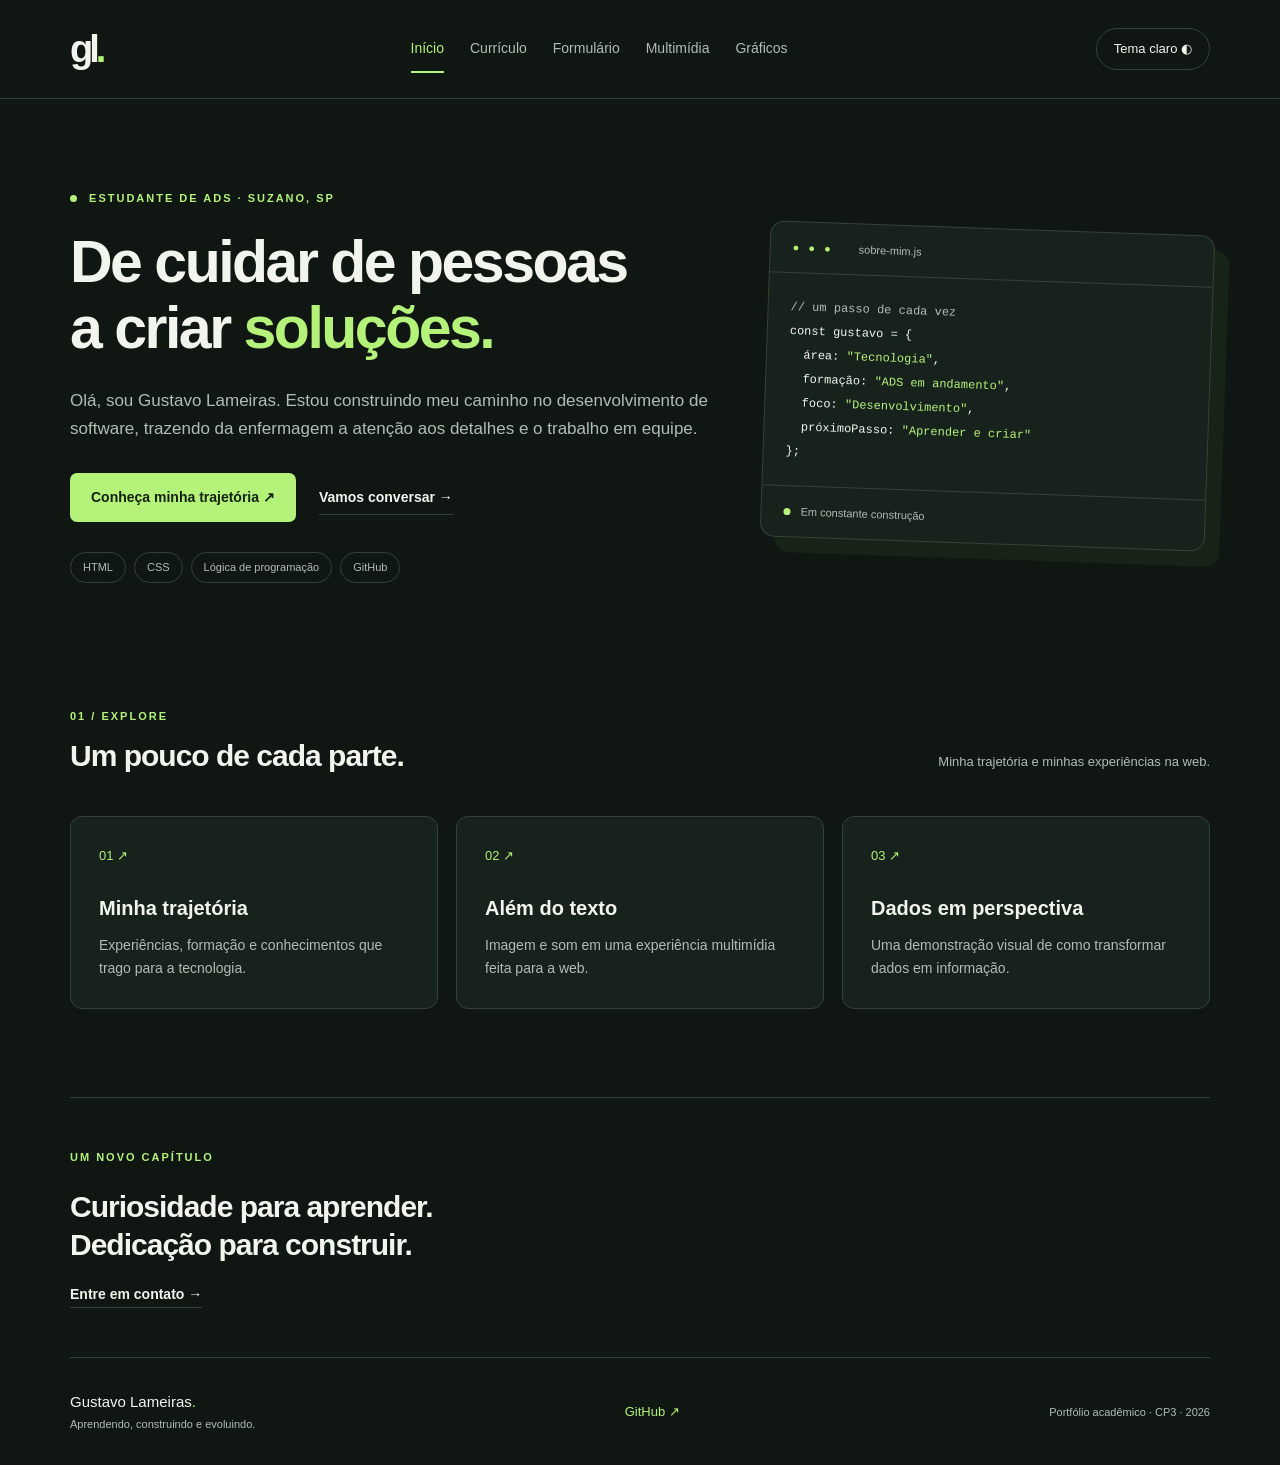
==== index.html @ 5cb18501 "Construir cinco páginas responsivas com navegação e conteúdo acessível" ====
<!DOCTYPE html>
<html lang="pt-BR"><head><meta charset="UTF-8"><meta name="viewport" content="width=device-width, initial-scale=1.0"><meta name="description" content="Portfólio acadêmico de Gustavo Lameiras: trajetória, estudos e experiências em desenvolvimento web."><meta name="color-scheme" content="dark light"><title>Início | Gustavo Lameiras</title><link rel="icon" href="assets/favicon.svg" type="image/svg+xml"><link rel="stylesheet" href="css/estilos.css"><script src="js/scripts.js" defer></script></head>
<body><a class="skip" href="#conteudo">Pular para o conteúdo</a><header class="site-header"><div class="wrap header-inner"><a class="brand" href="index.html" aria-label="Gustavo Lameiras, início">gl<span>.</span></a><nav aria-label="Menu principal"><a href="index.html" aria-current="page">Início</a><a href="curriculo.html" >Currículo</a><a href="formulario.html" >Formulário</a><a href="multimidia.html" >Multimídia</a><a href="graficos.html" >Gráficos</a></nav><button id="tema" class="theme" type="button" aria-pressed="false">Tema claro ◐</button></div></header><main id="conteudo" class="wrap"><section class="hero"><div><p class="eyebrow"><span class="dot"></span> ESTUDANTE DE ADS · SUZANO, SP</p><h1>De cuidar de pessoas<br>a criar <em>soluções.</em></h1><p class="lead">Olá, sou Gustavo Lameiras. Estou construindo meu caminho no desenvolvimento de software, trazendo da enfermagem a atenção aos detalhes e o trabalho em equipe.</p><div class="actions"><a class="button" href="curriculo.html">Conheça minha trajetória ↗</a><a class="text-link" href="formulario.html">Vamos conversar →</a></div><div class="tags"><span>HTML</span><span>CSS</span><span>Lógica de programação</span><span>GitHub</span></div></div><aside class="code-card" aria-label="Apresentação em formato de código ilustrativo"><div class="code-top"><span>● ● ●</span> sobre-mim.js</div><pre><span class="muted">// um passo de cada vez</span>
const gustavo = {
  área: <span class="accent">"Tecnologia"</span>,
  formação: <span class="accent">"ADS em andamento"</span>,
  foco: <span class="accent">"Desenvolvimento"</span>,
  próximoPasso: <span class="accent">"Aprender e criar"</span>
};</pre><div class="code-bottom"><span class="dot"></span> Em constante construção</div></aside></section><section class="section"><div class="section-heading"><div><p class="eyebrow">01 / EXPLORE</p><h2>Um pouco de cada parte.</h2></div><p class="muted">Minha trajetória e minhas experiências na web.</p></div><div class="cards"><a class="card" href="curriculo.html"><span class="number">01 ↗</span><h3>Minha trajetória</h3><p>Experiências, formação e conhecimentos que trago para a tecnologia.</p></a><a class="card" href="multimidia.html"><span class="number">02 ↗</span><h3>Além do texto</h3><p>Imagem e som em uma experiência multimídia feita para a web.</p></a><a class="card" href="graficos.html"><span class="number">03 ↗</span><h3>Dados em perspectiva</h3><p>Uma demonstração visual de como transformar dados em informação.</p></a></div></section><section class="callout"><p class="eyebrow">UM NOVO CAPÍTULO</p><h2>Curiosidade para aprender.<br>Dedicação para construir.</h2><a class="text-link" href="formulario.html">Entre em contato →</a></section></main><footer class="wrap footer"><span>Gustavo Lameiras<span class="accent">.</span><small>Aprendendo, construindo e evoluindo.</small></span><a href="https://github.com/glameiras" target="_blank" rel="noopener noreferrer">GitHub ↗</a><small>Portfólio acadêmico · CP3 · 2026</small></footer><p id="storage-status" class="wrap muted" role="status"></p></body></html>
---- css/estilos.css ----
/* Paleta compartilhada por todas as páginas. */
:root{color-scheme:dark;--bg:#101713;--surface:#18221c;--text:#f1f5ed;--muted:#b0bdb3;--accent:#b4f279;--line:#334238;--button-text:#15220f;--error:#ffaaa3}
:root[data-tema="claro"]{color-scheme:light;--bg:#f5f7f0;--surface:#fff;--text:#19251c;--muted:#526354;--accent:#32651c;--line:#d0dbcb;--button-text:#fff;--error:#a52323}
*{box-sizing:border-box}body{margin:0;background:var(--bg);color:var(--text);font-family:Arial,Helvetica,sans-serif;line-height:1.65}a{color:inherit;text-decoration:none}button,input,textarea,select{font:inherit}button,a,input,textarea,select{-webkit-tap-highlight-color:transparent}a:focus-visible,button:focus-visible,input:focus-visible,textarea:focus-visible,select:focus-visible{outline:3px solid var(--accent);outline-offset:5px}button{cursor:pointer}.wrap{width:min(1140px,calc(100% - 64px));margin:auto}.site-header{border-bottom:1px solid var(--line)}.header-inner{min-height:98px;display:flex;align-items:center;gap:40px}.brand{font-size:38px;letter-spacing:-4px;font-weight:800}.brand span,.accent{color:var(--accent)}nav{display:flex;gap:26px;flex:1;justify-content:center}nav a{color:var(--muted);font-size:14px;padding:10px 0}nav a:hover,nav a[aria-current]{color:var(--accent)}nav a[aria-current]{box-shadow:0 2px var(--accent)}.theme{border:1px solid var(--line);background:transparent;color:var(--text);border-radius:30px;padding:9px 17px;font-size:13px;white-space:nowrap}.hero{padding:90px 0 76px;display:grid;grid-template-columns:1.45fr 1fr;gap:50px;align-items:center}.eyebrow{font-size:11px;font-weight:700;letter-spacing:2px;color:var(--accent);margin:0 0 22px}.dot{display:inline-block;width:7px;height:7px;background:var(--accent);border-radius:50%;margin-right:7px}h1{font-size:clamp(36px,4.7vw,59px);line-height:1.12;letter-spacing:-2.5px;margin:0 0 26px}h1 em{font-style:normal;color:var(--accent)}h2{font-size:30px;line-height:1.25;letter-spacing:-1px;margin:0 0 18px}h3{font-size:20px;line-height:1.35;margin:12px 0}p{margin:0 0 20px}.lead{font-size:17px;color:var(--muted);max-width:650px}.actions{display:flex;gap:23px;align-items:center;margin:30px 0;flex-wrap:wrap}.button{display:inline-block;background:var(--accent);color:var(--button-text);border:0;padding:13px 21px;border-radius:7px;font-weight:700;font-size:14px}.button:hover{filter:brightness(.92)}.text-link{font-size:14px;font-weight:700;border-bottom:1px solid var(--line);padding:5px 0}.tags{display:flex;gap:8px;flex-wrap:wrap}.tags span{font-size:11px;color:var(--muted);border:1px solid var(--line);padding:5px 12px;border-radius:30px}.code-card{background:var(--surface);border:1px solid var(--line);border-radius:14px;box-shadow:15px 15px 0 color-mix(in srgb,var(--accent) 5%,transparent);transform:rotate(2deg);overflow:hidden}.code-top,.code-bottom{padding:16px 22px;font-size:11px;color:var(--muted)}.code-top{border-bottom:1px solid var(--line);display:flex;gap:25px}.code-top span{letter-spacing:3px;color:var(--accent)}pre{font-size:12px;line-height:2;padding:22px;margin:0;white-space:pre-wrap}.code-bottom{border-top:1px solid var(--line)}.muted{color:var(--muted)}.section{padding:48px 0}.section-heading{display:flex;justify-content:space-between;align-items:end;gap:28px}.section-heading .eyebrow{margin-bottom:12px}.section-heading>p{font-size:13px}.cards{display:grid;grid-template-columns:repeat(3,1fr);gap:18px;margin-top:24px}.card,.panel{background:var(--surface);border:1px solid var(--line);border-radius:12px;padding:28px}.card{transition:transform .2s,border-color .2s}.card:hover{transform:translateY(-4px);border-color:var(--accent)}.card p{color:var(--muted);font-size:14px;margin-bottom:0}.number{display:block;color:var(--accent);font-size:13px;margin-bottom:28px}.callout{border-top:1px solid var(--line);padding:50px 0;margin-top:40px}.footer{border-top:1px solid var(--line);padding:32px 0;display:flex;align-items:center;justify-content:space-between;gap:24px;font-size:15px}.footer small{display:block;font-size:11px;color:var(--muted)}.footer a{color:var(--accent);font-size:13px}.page-intro{padding:70px 0 40px}.two-columns{display:grid;grid-template-columns:1fr 1fr;gap:32px;margin-bottom:50px}.panel+.panel{margin-top:20px}.panel .eyebrow{margin-bottom:16px}.panel p:last-child{margin-bottom:0}.timeline{padding:24px 0 24px 24px;border-left:2px solid var(--line)}.timeline .eyebrow{margin-bottom:12px}.timeline p{margin-bottom:10px}hr{border:0;border-top:1px solid var(--line);margin:22px 0}.form-layout{grid-template-columns:1.3fr 1fr}.form-layout>aside{padding:30px}.small-note{padding-top:30px;margin-top:32px;border-top:1px solid var(--line);font-size:14px;color:var(--muted)}label{display:block;font-size:14px;font-weight:700;margin:18px 0 7px}input,select,textarea{display:block;width:100%;border:1px solid var(--line);border-radius:6px;background:var(--bg);color:var(--text);padding:12px}textarea{resize:vertical}input::placeholder,textarea::placeholder{color:var(--muted)}.error{display:block;color:var(--error);font-size:13px;min-height:22px}form button{margin-top:18px}#form-feedback{margin-top:18px}#form-feedback.success{color:var(--accent)}#form-feedback.failure{color:var(--error)}[aria-invalid="true"]{border-color:var(--error)}.art{margin:0 0 32px;padding:18px}.art img{display:block;width:100%;height:auto;border-radius:8px}figcaption{font-size:12px;color:var(--muted);padding:12px 8px 0}#som-status{font-size:13px;color:var(--muted);margin-top:18px}.bar-chart,canvas{width:100%;height:auto;display:block}.table-scroll{overflow-x:auto}table{border-collapse:collapse;width:100%;font-size:14px}caption{text-align:left;color:var(--muted);margin:12px 0 20px}th,td{text-align:left;border-bottom:1px solid var(--line);padding:16px}thead,tfoot{background:var(--surface)}.skip{position:absolute;left:20px;top:-100px;background:var(--accent);color:var(--button-text);padding:12px;z-index:10}.skip:focus{top:10px}#storage-status{font-size:12px}
@media(max-width:900px){.header-inner{gap:18px;flex-wrap:wrap;padding:18px 0}.brand{margin-right:auto}nav{order:3;flex-basis:100%;justify-content:space-between;gap:12px}.hero{grid-template-columns:1fr;padding-top:50px}.code-card{transform:none;max-width:560px;width:100%}.section-heading{display:block}.two-columns{gap:20px}.form-layout>aside{padding:10px}.cards{gap:12px}.card{padding:22px}}
@media(max-width:600px){.wrap{width:calc(100% - 36px)}nav{flex-wrap:wrap;justify-content:flex-start;gap:6px 19px}nav a{font-size:13px}.hero{gap:32px;padding-bottom:20px}h1{letter-spacing:-1.4px}h2{font-size:26px}.cards,.two-columns{grid-template-columns:1fr}.card{padding:24px}.number{margin-bottom:15px}.page-intro{padding-top:42px}.panel{padding:22px}.footer{align-items:flex-start;flex-wrap:wrap}.footer>small{flex-basis:100%}.section{padding:28px 0}.form-layout>aside{padding:12px 0}th,td{padding:12px;min-width:100px}}
@media(prefers-reduced-motion:reduce){*{transition:none!important;scroll-behavior:auto!important}}
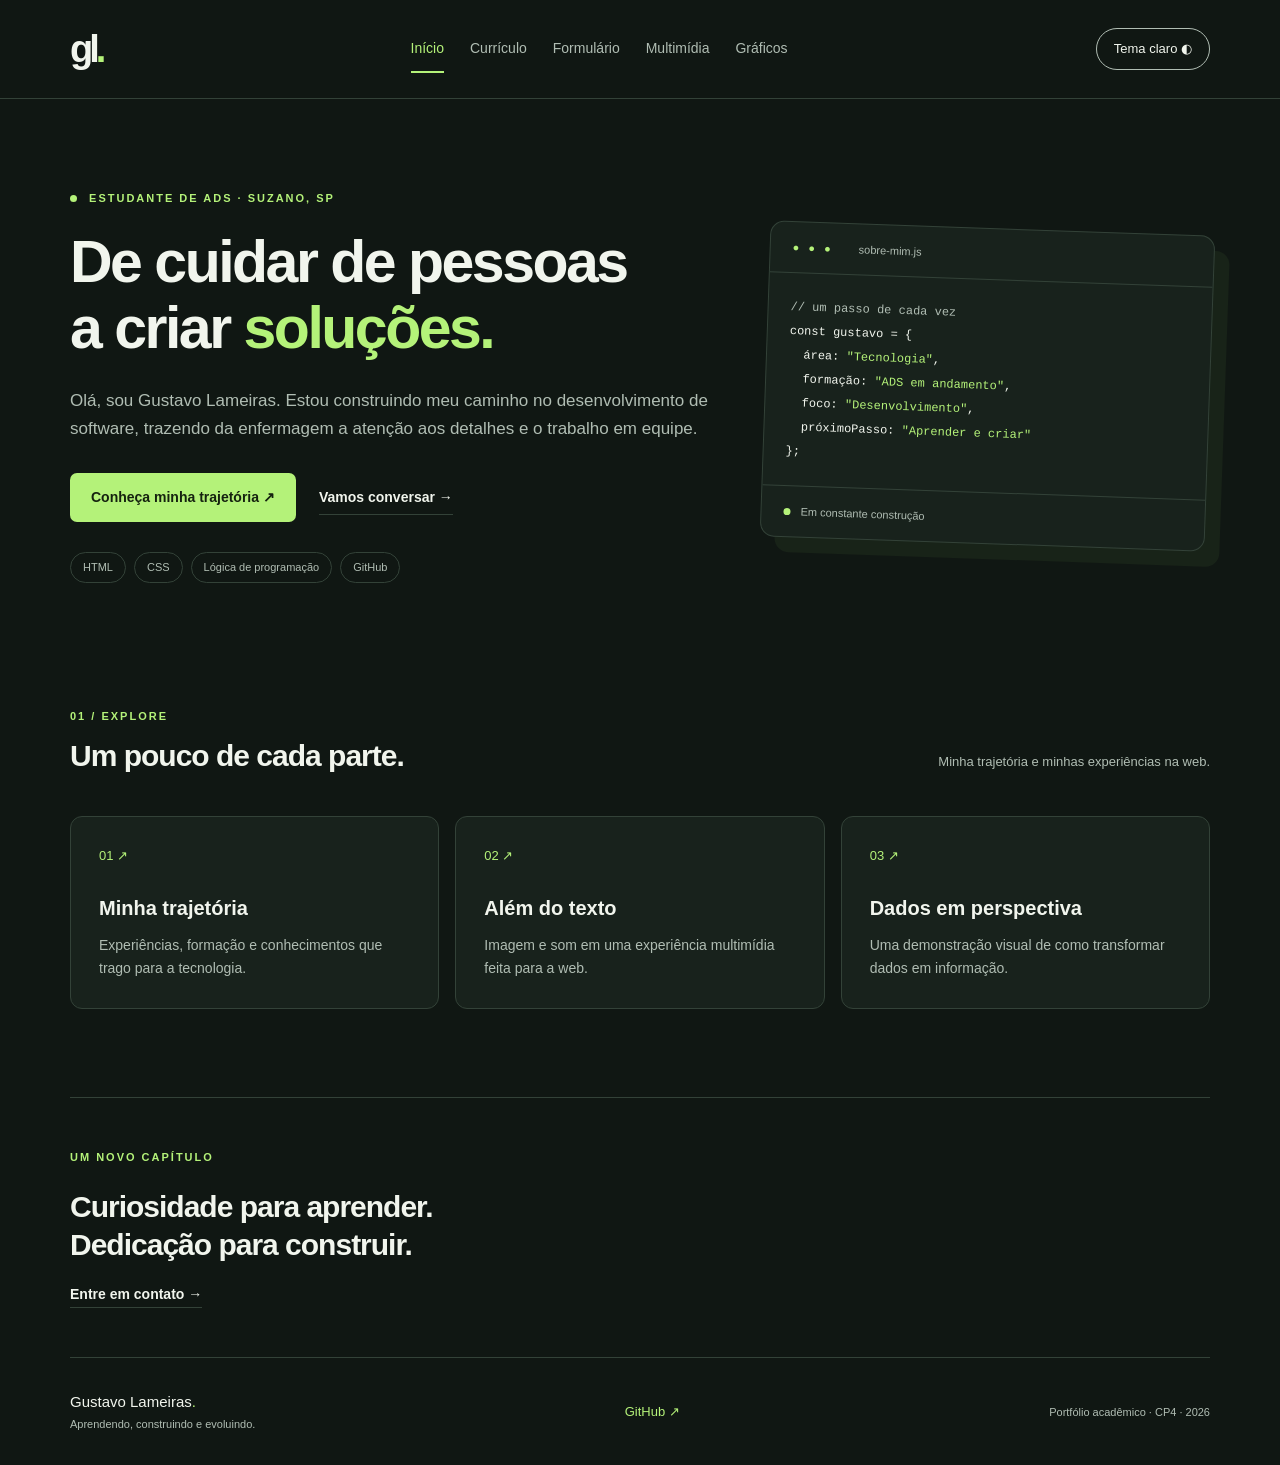
==== commit 095f4a34: "feat: consolidar CP4 com grid Bootstrap, acessibilidade e roteiro de vídeo" ====
--- a/index.html
+++ b/index.html
@@ -1,9 +1,115 @@
 <!DOCTYPE html>
-<html lang="pt-BR"><head><meta charset="UTF-8"><meta name="viewport" content="width=device-width, initial-scale=1.0"><meta name="description" content="Portfólio acadêmico de Gustavo Lameiras: trajetória, estudos e experiências em desenvolvimento web."><meta name="color-scheme" content="dark light"><title>Início | Gustavo Lameiras</title><link rel="icon" href="assets/favicon.svg" type="image/svg+xml"><link rel="stylesheet" href="css/estilos.css"><script src="js/scripts.js" defer></script></head>
-<body><a class="skip" href="#conteudo">Pular para o conteúdo</a><header class="site-header"><div class="wrap header-inner"><a class="brand" href="index.html" aria-label="Gustavo Lameiras, início">gl<span>.</span></a><nav aria-label="Menu principal"><a href="index.html" aria-current="page">Início</a><a href="curriculo.html" >Currículo</a><a href="formulario.html" >Formulário</a><a href="multimidia.html" >Multimídia</a><a href="graficos.html" >Gráficos</a></nav><button id="tema" class="theme" type="button" aria-pressed="false">Tema claro ◐</button></div></header><main id="conteudo" class="wrap"><section class="hero"><div><p class="eyebrow"><span class="dot"></span> ESTUDANTE DE ADS · SUZANO, SP</p><h1>De cuidar de pessoas<br>a criar <em>soluções.</em></h1><p class="lead">Olá, sou Gustavo Lameiras. Estou construindo meu caminho no desenvolvimento de software, trazendo da enfermagem a atenção aos detalhes e o trabalho em equipe.</p><div class="actions"><a class="button" href="curriculo.html">Conheça minha trajetória ↗</a><a class="text-link" href="formulario.html">Vamos conversar →</a></div><div class="tags"><span>HTML</span><span>CSS</span><span>Lógica de programação</span><span>GitHub</span></div></div><aside class="code-card" aria-label="Apresentação em formato de código ilustrativo"><div class="code-top"><span>● ● ●</span> sobre-mim.js</div><pre><span class="muted">// um passo de cada vez</span>
+<html lang="pt-BR">
+<head>
+<meta charset="UTF-8">
+<meta name="viewport" content="width=device-width, initial-scale=1.0">
+<meta name="description" content="Portfólio acadêmico de Gustavo Lameiras: trajetória, estudos e experiências em desenvolvimento web.">
+<meta name="color-scheme" content="dark light">
+<title>Início | Gustavo Lameiras</title>
+<link rel="icon" href="assets/favicon.svg" type="image/svg+xml">
+<link rel="stylesheet" href="css/vendor/bootstrap-grid.min.css">
+<link rel="stylesheet" href="css/estilos.css">
+<script src="js/scripts.js" defer>
+</script>
+</head>
+<body>
+<a class="skip" href="#conteudo">Pular para o conteúdo</a>
+<header class="site-header">
+<div class="wrap header-inner">
+<a class="brand" href="index.html" aria-label="Gustavo Lameiras, início">gl<span>.</span>
+</a>
+<nav aria-label="Menu principal">
+<a href="index.html" aria-current="page">Início</a>
+<a href="curriculo.html" >Currículo</a>
+<a href="formulario.html" >Formulário</a>
+<a href="multimidia.html" >Multimídia</a>
+<a href="graficos.html" >Gráficos</a>
+</nav>
+<button id="tema" class="theme" type="button" aria-pressed="false">Tema claro ◐</button>
+</div>
+</header>
+<main tabindex="-1" id="conteudo" class="wrap">
+<section class="hero">
+<div>
+<p class="eyebrow">
+<span class="dot">
+</span> ESTUDANTE DE ADS · SUZANO, SP</p>
+<h1>De cuidar de pessoas<br>a criar <em>soluções.</em>
+</h1>
+<p class="lead">Olá, sou Gustavo Lameiras. Estou construindo meu caminho no desenvolvimento de software, trazendo da enfermagem a atenção aos detalhes e o trabalho em equipe.</p>
+<div class="actions">
+<a class="button" href="curriculo.html">Conheça minha trajetória ↗</a>
+<a class="text-link" href="formulario.html">Vamos conversar →</a>
+</div>
+<div class="tags">
+<span>HTML</span>
+<span>CSS</span>
+<span>Lógica de programação</span>
+<span>GitHub</span>
+</div>
+</div>
+<aside class="code-card" aria-label="Apresentação em formato de código ilustrativo">
+<div class="code-top">
+<span>● ● ●</span> sobre-mim.js</div>
+<pre>
+<span class="muted">// um passo de cada vez</span>
 const gustavo = {
   área: <span class="accent">"Tecnologia"</span>,
   formação: <span class="accent">"ADS em andamento"</span>,
   foco: <span class="accent">"Desenvolvimento"</span>,
   próximoPasso: <span class="accent">"Aprender e criar"</span>
-};</pre><div class="code-bottom"><span class="dot"></span> Em constante construção</div></aside></section><section class="section"><div class="section-heading"><div><p class="eyebrow">01 / EXPLORE</p><h2>Um pouco de cada parte.</h2></div><p class="muted">Minha trajetória e minhas experiências na web.</p></div><div class="cards"><a class="card" href="curriculo.html"><span class="number">01 ↗</span><h3>Minha trajetória</h3><p>Experiências, formação e conhecimentos que trago para a tecnologia.</p></a><a class="card" href="multimidia.html"><span class="number">02 ↗</span><h3>Além do texto</h3><p>Imagem e som em uma experiência multimídia feita para a web.</p></a><a class="card" href="graficos.html"><span class="number">03 ↗</span><h3>Dados em perspectiva</h3><p>Uma demonstração visual de como transformar dados em informação.</p></a></div></section><section class="callout"><p class="eyebrow">UM NOVO CAPÍTULO</p><h2>Curiosidade para aprender.<br>Dedicação para construir.</h2><a class="text-link" href="formulario.html">Entre em contato →</a></section></main><footer class="wrap footer"><span>Gustavo Lameiras<span class="accent">.</span><small>Aprendendo, construindo e evoluindo.</small></span><a href="https://github.com/glameiras" target="_blank" rel="noopener noreferrer">GitHub ↗</a><small>Portfólio acadêmico · CP3 · 2026</small></footer><p id="storage-status" class="wrap muted" role="status"></p></body></html>+};</pre>
+<div class="code-bottom">
+<span class="dot">
+</span> Em constante construção</div>
+</aside>
+</section>
+<section class="section">
+<div class="section-heading">
+<div>
+<p class="eyebrow">01 / EXPLORE</p>
+<h2>Um pouco de cada parte.</h2>
+</div>
+<p class="muted">Minha trajetória e minhas experiências na web.</p>
+</div>
+<div class="row g-3 portfolio-cards">
+<div class="col-12 col-md-4">
+<a class="card" href="curriculo.html">
+<span class="number">01 ↗</span>
+<h3>Minha trajetória</h3>
+<p>Experiências, formação e conhecimentos que trago para a tecnologia.</p>
+</a>
+</div>
+<div class="col-12 col-md-4">
+<a class="card" href="multimidia.html">
+<span class="number">02 ↗</span>
+<h3>Além do texto</h3>
+<p>Imagem e som em uma experiência multimídia feita para a web.</p>
+</a>
+</div>
+<div class="col-12 col-md-4">
+<a class="card" href="graficos.html">
+<span class="number">03 ↗</span>
+<h3>Dados em perspectiva</h3>
+<p>Uma demonstração visual de como transformar dados em informação.</p>
+</a>
+</div>
+</div>
+</section>
+<section class="callout">
+<p class="eyebrow">UM NOVO CAPÍTULO</p>
+<h2>Curiosidade para aprender.<br>Dedicação para construir.</h2>
+<a class="text-link" href="formulario.html">Entre em contato →</a>
+</section>
+</main>
+<footer class="wrap footer">
+<span>Gustavo Lameiras<span class="accent">.</span>
+<small>Aprendendo, construindo e evoluindo.</small>
+</span>
+<a href="https://github.com/glameiras" target="_blank" rel="noopener noreferrer">GitHub ↗</a>
+<small>Portfólio acadêmico · CP4 · 2026</small>
+</footer>
+<p id="storage-status" class="wrap muted" role="status">
+</p>
+</body>
+</html>
--- a/css/estilos.css
+++ b/css/estilos.css
@@ -1,7 +1,136 @@
 /* Paleta compartilhada por todas as páginas. */
 :root{color-scheme:dark;--bg:#101713;--surface:#18221c;--text:#f1f5ed;--muted:#b0bdb3;--accent:#b4f279;--line:#334238;--button-text:#15220f;--error:#ffaaa3}
+
 :root[data-tema="claro"]{color-scheme:light;--bg:#f5f7f0;--surface:#fff;--text:#19251c;--muted:#526354;--accent:#32651c;--line:#d0dbcb;--button-text:#fff;--error:#a52323}
-*{box-sizing:border-box}body{margin:0;background:var(--bg);color:var(--text);font-family:Arial,Helvetica,sans-serif;line-height:1.65}a{color:inherit;text-decoration:none}button,input,textarea,select{font:inherit}button,a,input,textarea,select{-webkit-tap-highlight-color:transparent}a:focus-visible,button:focus-visible,input:focus-visible,textarea:focus-visible,select:focus-visible{outline:3px solid var(--accent);outline-offset:5px}button{cursor:pointer}.wrap{width:min(1140px,calc(100% - 64px));margin:auto}.site-header{border-bottom:1px solid var(--line)}.header-inner{min-height:98px;display:flex;align-items:center;gap:40px}.brand{font-size:38px;letter-spacing:-4px;font-weight:800}.brand span,.accent{color:var(--accent)}nav{display:flex;gap:26px;flex:1;justify-content:center}nav a{color:var(--muted);font-size:14px;padding:10px 0}nav a:hover,nav a[aria-current]{color:var(--accent)}nav a[aria-current]{box-shadow:0 2px var(--accent)}.theme{border:1px solid var(--line);background:transparent;color:var(--text);border-radius:30px;padding:9px 17px;font-size:13px;white-space:nowrap}.hero{padding:90px 0 76px;display:grid;grid-template-columns:1.45fr 1fr;gap:50px;align-items:center}.eyebrow{font-size:11px;font-weight:700;letter-spacing:2px;color:var(--accent);margin:0 0 22px}.dot{display:inline-block;width:7px;height:7px;background:var(--accent);border-radius:50%;margin-right:7px}h1{font-size:clamp(36px,4.7vw,59px);line-height:1.12;letter-spacing:-2.5px;margin:0 0 26px}h1 em{font-style:normal;color:var(--accent)}h2{font-size:30px;line-height:1.25;letter-spacing:-1px;margin:0 0 18px}h3{font-size:20px;line-height:1.35;margin:12px 0}p{margin:0 0 20px}.lead{font-size:17px;color:var(--muted);max-width:650px}.actions{display:flex;gap:23px;align-items:center;margin:30px 0;flex-wrap:wrap}.button{display:inline-block;background:var(--accent);color:var(--button-text);border:0;padding:13px 21px;border-radius:7px;font-weight:700;font-size:14px}.button:hover{filter:brightness(.92)}.text-link{font-size:14px;font-weight:700;border-bottom:1px solid var(--line);padding:5px 0}.tags{display:flex;gap:8px;flex-wrap:wrap}.tags span{font-size:11px;color:var(--muted);border:1px solid var(--line);padding:5px 12px;border-radius:30px}.code-card{background:var(--surface);border:1px solid var(--line);border-radius:14px;box-shadow:15px 15px 0 color-mix(in srgb,var(--accent) 5%,transparent);transform:rotate(2deg);overflow:hidden}.code-top,.code-bottom{padding:16px 22px;font-size:11px;color:var(--muted)}.code-top{border-bottom:1px solid var(--line);display:flex;gap:25px}.code-top span{letter-spacing:3px;color:var(--accent)}pre{font-size:12px;line-height:2;padding:22px;margin:0;white-space:pre-wrap}.code-bottom{border-top:1px solid var(--line)}.muted{color:var(--muted)}.section{padding:48px 0}.section-heading{display:flex;justify-content:space-between;align-items:end;gap:28px}.section-heading .eyebrow{margin-bottom:12px}.section-heading>p{font-size:13px}.cards{display:grid;grid-template-columns:repeat(3,1fr);gap:18px;margin-top:24px}.card,.panel{background:var(--surface);border:1px solid var(--line);border-radius:12px;padding:28px}.card{transition:transform .2s,border-color .2s}.card:hover{transform:translateY(-4px);border-color:var(--accent)}.card p{color:var(--muted);font-size:14px;margin-bottom:0}.number{display:block;color:var(--accent);font-size:13px;margin-bottom:28px}.callout{border-top:1px solid var(--line);padding:50px 0;margin-top:40px}.footer{border-top:1px solid var(--line);padding:32px 0;display:flex;align-items:center;justify-content:space-between;gap:24px;font-size:15px}.footer small{display:block;font-size:11px;color:var(--muted)}.footer a{color:var(--accent);font-size:13px}.page-intro{padding:70px 0 40px}.two-columns{display:grid;grid-template-columns:1fr 1fr;gap:32px;margin-bottom:50px}.panel+.panel{margin-top:20px}.panel .eyebrow{margin-bottom:16px}.panel p:last-child{margin-bottom:0}.timeline{padding:24px 0 24px 24px;border-left:2px solid var(--line)}.timeline .eyebrow{margin-bottom:12px}.timeline p{margin-bottom:10px}hr{border:0;border-top:1px solid var(--line);margin:22px 0}.form-layout{grid-template-columns:1.3fr 1fr}.form-layout>aside{padding:30px}.small-note{padding-top:30px;margin-top:32px;border-top:1px solid var(--line);font-size:14px;color:var(--muted)}label{display:block;font-size:14px;font-weight:700;margin:18px 0 7px}input,select,textarea{display:block;width:100%;border:1px solid var(--line);border-radius:6px;background:var(--bg);color:var(--text);padding:12px}textarea{resize:vertical}input::placeholder,textarea::placeholder{color:var(--muted)}.error{display:block;color:var(--error);font-size:13px;min-height:22px}form button{margin-top:18px}#form-feedback{margin-top:18px}#form-feedback.success{color:var(--accent)}#form-feedback.failure{color:var(--error)}[aria-invalid="true"]{border-color:var(--error)}.art{margin:0 0 32px;padding:18px}.art img{display:block;width:100%;height:auto;border-radius:8px}figcaption{font-size:12px;color:var(--muted);padding:12px 8px 0}#som-status{font-size:13px;color:var(--muted);margin-top:18px}.bar-chart,canvas{width:100%;height:auto;display:block}.table-scroll{overflow-x:auto}table{border-collapse:collapse;width:100%;font-size:14px}caption{text-align:left;color:var(--muted);margin:12px 0 20px}th,td{text-align:left;border-bottom:1px solid var(--line);padding:16px}thead,tfoot{background:var(--surface)}.skip{position:absolute;left:20px;top:-100px;background:var(--accent);color:var(--button-text);padding:12px;z-index:10}.skip:focus{top:10px}#storage-status{font-size:12px}
-@media(max-width:900px){.header-inner{gap:18px;flex-wrap:wrap;padding:18px 0}.brand{margin-right:auto}nav{order:3;flex-basis:100%;justify-content:space-between;gap:12px}.hero{grid-template-columns:1fr;padding-top:50px}.code-card{transform:none;max-width:560px;width:100%}.section-heading{display:block}.two-columns{gap:20px}.form-layout>aside{padding:10px}.cards{gap:12px}.card{padding:22px}}
-@media(max-width:600px){.wrap{width:calc(100% - 36px)}nav{flex-wrap:wrap;justify-content:flex-start;gap:6px 19px}nav a{font-size:13px}.hero{gap:32px;padding-bottom:20px}h1{letter-spacing:-1.4px}h2{font-size:26px}.cards,.two-columns{grid-template-columns:1fr}.card{padding:24px}.number{margin-bottom:15px}.page-intro{padding-top:42px}.panel{padding:22px}.footer{align-items:flex-start;flex-wrap:wrap}.footer>small{flex-basis:100%}.section{padding:28px 0}.form-layout>aside{padding:12px 0}th,td{padding:12px;min-width:100px}}
-@media(prefers-reduced-motion:reduce){*{transition:none!important;scroll-behavior:auto!important}}
+
+*{box-sizing:border-box}
+body{margin:0;background:var(--bg);color:var(--text);font-family:Arial,Helvetica,sans-serif;line-height:1.65}
+a{color:inherit;text-decoration:none}
+button,input,textarea,select{font:inherit}
+button,a,input,textarea,select{-webkit-tap-highlight-color:transparent}
+a:focus-visible,button:focus-visible,input:focus-visible,textarea:focus-visible,select:focus-visible{outline:3px solid var(--accent);outline-offset:5px}
+button{cursor:pointer}
+.wrap{width:min(1140px,calc(100% - 64px));margin:auto}
+.site-header{border-bottom:1px solid var(--line)}
+.header-inner{min-height:98px;display:flex;align-items:center;gap:40px}
+.brand{font-size:38px;letter-spacing:-4px;font-weight:800}
+.brand span,.accent{color:var(--accent)}
+nav{display:flex;gap:26px;flex:1;justify-content:center}
+nav a{color:var(--muted);font-size:14px;padding:10px 0}
+nav a:hover,nav a[aria-current]{color:var(--accent)}
+nav a[aria-current]{box-shadow:0 2px var(--accent)}
+.theme{border:1px solid var(--line);background:transparent;color:var(--text);border-radius:30px;padding:9px 17px;font-size:13px;white-space:nowrap}
+.hero{padding:90px 0 76px;display:grid;grid-template-columns:1.45fr 1fr;gap:50px;align-items:center}
+.eyebrow{font-size:11px;font-weight:700;letter-spacing:2px;color:var(--accent);margin:0 0 22px}
+.dot{display:inline-block;width:7px;height:7px;background:var(--accent);border-radius:50%;margin-right:7px}
+h1{font-size:clamp(36px,4.7vw,59px);line-height:1.12;letter-spacing:-2.5px;margin:0 0 26px}
+h1 em{font-style:normal;color:var(--accent)}
+h2{font-size:30px;line-height:1.25;letter-spacing:-1px;margin:0 0 18px}
+h3{font-size:20px;line-height:1.35;margin:12px 0}
+p{margin:0 0 20px}
+.lead{font-size:17px;color:var(--muted);max-width:650px}
+.actions{display:flex;gap:23px;align-items:center;margin:30px 0;flex-wrap:wrap}
+.button{display:inline-block;background:var(--accent);color:var(--button-text);border:0;padding:13px 21px;border-radius:7px;font-weight:700;font-size:14px}
+.button:hover{filter:brightness(.92)}
+.text-link{font-size:14px;font-weight:700;border-bottom:1px solid var(--line);padding:5px 0}
+.tags{display:flex;gap:8px;flex-wrap:wrap}
+.tags span{font-size:11px;color:var(--muted);border:1px solid var(--line);padding:5px 12px;border-radius:30px}
+.code-card{background:var(--surface);border:1px solid var(--line);border-radius:14px;box-shadow:15px 15px 0 color-mix(in srgb,var(--accent) 5%,transparent);transform:rotate(2deg);overflow:hidden}
+.code-top,.code-bottom{padding:16px 22px;font-size:11px;color:var(--muted)}
+.code-top{border-bottom:1px solid var(--line);display:flex;gap:25px}
+.code-top span{letter-spacing:3px;color:var(--accent)}
+pre{font-size:12px;line-height:2;padding:22px;margin:0;white-space:pre-wrap}
+.code-bottom{border-top:1px solid var(--line)}
+.muted{color:var(--muted)}
+.section{padding:48px 0}
+.section-heading{display:flex;justify-content:space-between;align-items:end;gap:28px}
+.section-heading .eyebrow{margin-bottom:12px}
+.section-heading>p{font-size:13px}
+.cards{display:grid;grid-template-columns:repeat(3,1fr);gap:18px;margin-top:24px}
+.card,.panel{background:var(--surface);border:1px solid var(--line);border-radius:12px;padding:28px}
+.card{transition:transform .2s,border-color .2s}
+.card:hover{transform:translateY(-4px);border-color:var(--accent)}
+.card p{color:var(--muted);font-size:14px;margin-bottom:0}
+.number{display:block;color:var(--accent);font-size:13px;margin-bottom:28px}
+.callout{border-top:1px solid var(--line);padding:50px 0;margin-top:40px}
+.footer{border-top:1px solid var(--line);padding:32px 0;display:flex;align-items:center;justify-content:space-between;gap:24px;font-size:15px}
+.footer small{display:block;font-size:11px;color:var(--muted)}
+.footer a{color:var(--accent);font-size:13px}
+.page-intro{padding:70px 0 40px}
+.two-columns{display:grid;grid-template-columns:1fr 1fr;gap:32px;margin-bottom:50px}
+.panel+.panel{margin-top:20px}
+.panel .eyebrow{margin-bottom:16px}
+.panel p:last-child{margin-bottom:0}
+.timeline{padding:24px 0 24px 24px;border-left:2px solid var(--line)}
+.timeline .eyebrow{margin-bottom:12px}
+.timeline p{margin-bottom:10px}
+hr{border:0;border-top:1px solid var(--line);margin:22px 0}
+.form-layout{grid-template-columns:1.3fr 1fr}
+.form-layout>aside{padding:30px}
+.small-note{padding-top:30px;margin-top:32px;border-top:1px solid var(--line);font-size:14px;color:var(--muted)}
+label{display:block;font-size:14px;font-weight:700;margin:18px 0 7px}
+input,select,textarea{display:block;width:100%;border:1px solid var(--line);border-radius:6px;background:var(--bg);color:var(--text);padding:12px}
+textarea{resize:vertical}
+input::placeholder,textarea::placeholder{color:var(--muted)}
+.error{display:block;color:var(--error);font-size:13px;min-height:22px}
+form button{margin-top:18px}
+#form-feedback{margin-top:18px}
+#form-feedback.success{color:var(--accent)}
+#form-feedback.failure{color:var(--error)}
+[aria-invalid="true"]{border-color:var(--error)}
+.art{margin:0 0 32px;padding:18px}
+.art img{display:block;width:100%;height:auto;border-radius:8px}
+figcaption{font-size:12px;color:var(--muted);padding:12px 8px 0}
+#som-status{font-size:13px;color:var(--muted);margin-top:18px}
+.bar-chart,canvas{width:100%;height:auto;display:block}
+.table-scroll{overflow-x:auto}
+table{border-collapse:collapse;width:100%;font-size:14px}
+caption{text-align:left;color:var(--muted);margin:12px 0 20px}
+th,td{text-align:left;border-bottom:1px solid var(--line);padding:16px}
+thead,tfoot{background:var(--surface)}
+.skip{position:absolute;left:20px;top:-100px;background:var(--accent);color:var(--button-text);padding:12px;z-index:10}
+.skip:focus{top:10px}
+#storage-status{font-size:12px}
+
+@media(max-width:900px){.header-inner{gap:18px;flex-wrap:wrap;padding:18px 0}
+.brand{margin-right:auto}
+nav{order:3;flex-basis:100%;justify-content:space-between;gap:12px}
+.hero{grid-template-columns:1fr;padding-top:50px}
+.code-card{transform:none;max-width:560px;width:100%}
+.section-heading{display:block}
+.two-columns{gap:20px}
+.form-layout>aside{padding:10px}
+.cards{gap:12px}
+.card{padding:22px}
+}
+
+@media(max-width:600px){.wrap{width:calc(100% - 36px)}
+nav{flex-wrap:wrap;justify-content:flex-start;gap:6px 19px}
+nav a{font-size:13px}
+.hero{gap:32px;padding-bottom:20px}
+h1{letter-spacing:-1.4px}
+h2{font-size:26px}
+.cards,.two-columns{grid-template-columns:1fr}
+.card{padding:24px}
+.number{margin-bottom:15px}
+.page-intro{padding-top:42px}
+.panel{padding:22px}
+.footer{align-items:flex-start;flex-wrap:wrap}
+.footer>small{flex-basis:100%}
+.section{padding:28px 0}
+.form-layout>aside{padding:12px 0}
+th,td{padding:12px;min-width:100px}
+}
+
+@media(prefers-reduced-motion:reduce){*{transition:none!important;scroll-behavior:auto!important}
+}
+
+
+/* CP4: integração do grid Bootstrap e ajustes de acessibilidade. */
+.portfolio-cards{margin-top:8px}
+.portfolio-cards .card{display:block;height:100%}
+.hero>* , .two-columns>*{min-width:0}
+pre{overflow-wrap:anywhere}
+input,select,textarea,.theme{border-color:var(--muted)}
+#conteudo:focus{outline:none}
+@media(max-width:380px){th,td{padding:8px;min-width:0;overflow-wrap:anywhere}pre{padding:16px;font-size:11px}}
